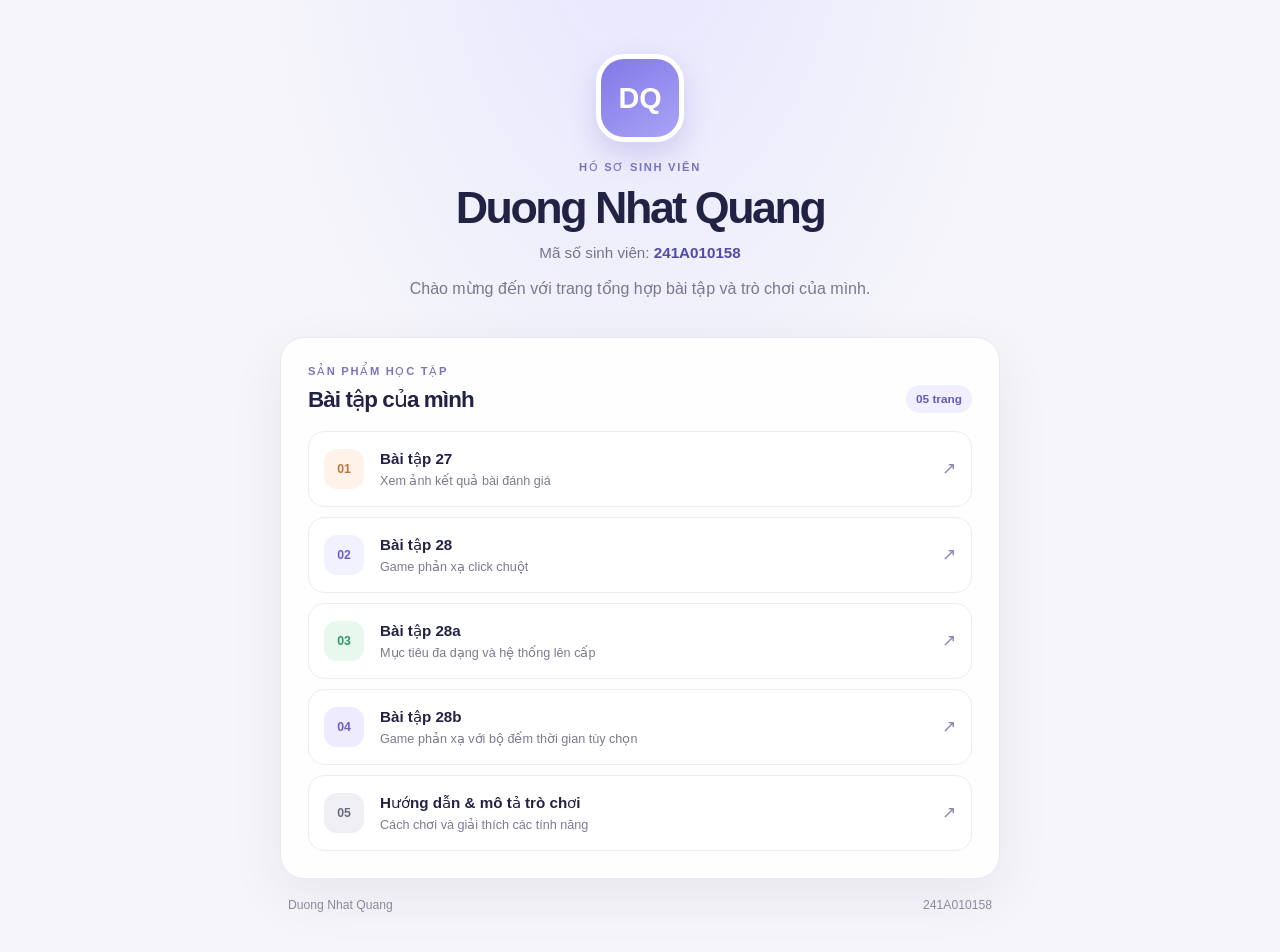
==== index.html @ 8a8b2a25 "Add reaction game 28b and student home page Co-authored-by: Copilot <223556219+Copilot@users.noreply" ====
<!doctype html>
<html lang="vi">
  <head>
    <meta charset="UTF-8" />
    <meta name="viewport" content="width=device-width, initial-scale=1.0" />
    <meta
      name="description"
      content="Trang chủ bài tập web của Duong Nhat Quang, sinh viên 241A010158."
    />
    <title>Duong Nhat Quang | Bài tập Web</title>
    <link rel="stylesheet" href="home.css" />
  </head>
  <body>
    <main class="portfolio">
      <header class="profile">
        <div class="profile__avatar" aria-hidden="true">DQ</div>
        <p class="profile__eyebrow">HỒ SƠ SINH VIÊN</p>
        <h1>Duong Nhat Quang</h1>
        <p class="profile__id">Mã số sinh viên: <strong>241A010158</strong></p>
        <p class="profile__intro">
          Chào mừng đến với trang tổng hợp bài tập và trò chơi của mình.
        </p>
      </header>

      <section class="projects" aria-labelledby="projects-heading">
        <div class="section-heading">
          <div>
            <p class="section-heading__eyebrow">SẢN PHẨM HỌC TẬP</p>
            <h2 id="projects-heading">Bài tập của mình</h2>
          </div>
          <span class="project-count">05 trang</span>
        </div>

        <nav class="project-list" aria-label="Điều hướng bài tập">
          <a class="project-card project-card--warm" href="241A010158bt27.html">
            <span class="project-card__number">01</span>
            <span class="project-card__copy">
              <strong>Bài tập 27</strong>
              <span>Xem ảnh kết quả bài đánh giá</span>
            </span>
            <span class="project-card__arrow" aria-hidden="true">↗</span>
          </a>
          <a class="project-card" href="241A010158bt28.html">
            <span class="project-card__number">02</span>
            <span class="project-card__copy">
              <strong>Bài tập 28</strong>
              <span>Game phản xạ click chuột</span>
            </span>
            <span class="project-card__arrow" aria-hidden="true">↗</span>
          </a>
          <a class="project-card project-card--green" href="241A010158bt28a.html">
            <span class="project-card__number">03</span>
            <span class="project-card__copy">
              <strong>Bài tập 28a</strong>
              <span>Mục tiêu đa dạng và hệ thống lên cấp</span>
            </span>
            <span class="project-card__arrow" aria-hidden="true">↗</span>
          </a>
          <a class="project-card project-card--purple" href="241A010158bt28b.html">
            <span class="project-card__number">04</span>
            <span class="project-card__copy">
              <strong>Bài tập 28b</strong>
              <span>Game phản xạ với bộ đếm thời gian tùy chọn</span>
            </span>
            <span class="project-card__arrow" aria-hidden="true">↗</span>
          </a>
          <a class="project-card project-card--quiet" href="huong-dan.html">
            <span class="project-card__number">05</span>
            <span class="project-card__copy">
              <strong>Hướng dẫn &amp; mô tả trò chơi</strong>
              <span>Cách chơi và giải thích các tính năng</span>
            </span>
            <span class="project-card__arrow" aria-hidden="true">↗</span>
          </a>
        </nav>
      </section>

      <footer class="portfolio__footer">
        <span>Duong Nhat Quang</span>
        <span>241A010158</span>
      </footer>
    </main>
  </body>
</html>
---- home.css ----
:root {
  font-family: Inter, "Segoe UI", sans-serif;
  color: #222344;
  background: #f5f5fa;
  font-synthesis: none;
  text-rendering: optimizeLegibility;
}

* {
  box-sizing: border-box;
}

body {
  min-width: 320px;
  min-height: 100vh;
  margin: 0;
  padding: 40px 20px;
  background:
    radial-gradient(ellipse at 50% -12%, #e7e6ff 0, transparent 42%),
    #f5f5fa;
}

.portfolio {
  width: min(100%, 720px);
  margin: 0 auto;
}

.profile {
  padding: 14px 8px 35px;
  text-align: center;
}

.profile__avatar {
  display: grid;
  width: 88px;
  height: 88px;
  margin: 0 auto 19px;
  place-items: center;
  border: 5px solid #fff;
  border-radius: 28px;
  background: linear-gradient(145deg, #8178e8, #aaa3f5);
  color: #fff;
  font-size: 1.8rem;
  font-weight: 850;
  box-shadow: 0 12px 30px rgb(93 85 198 / 22%);
}

.profile__eyebrow,
.section-heading__eyebrow {
  margin: 0 0 8px;
  color: #7774bb;
  font-size: 0.7rem;
  font-weight: 800;
  letter-spacing: 0.15em;
}

.profile h1 {
  margin: 0;
  font-size: clamp(2rem, 7vw, 2.8rem);
  letter-spacing: -0.055em;
}

.profile__id {
  margin: 11px 0 0;
  color: #74748d;
  font-size: 0.95rem;
}

.profile__id strong {
  color: #514ba8;
  font-variant-numeric: tabular-nums;
}

.profile__intro {
  margin: 14px 0 0;
  color: #77788f;
  line-height: 1.6;
}

.projects {
  padding: 27px;
  border: 1px solid #e8e8f1;
  border-radius: 24px;
  background: rgb(255 255 255 / 90%);
  box-shadow: 0 18px 55px rgb(38 38 75 / 7%);
}

.section-heading {
  display: flex;
  align-items: end;
  justify-content: space-between;
  gap: 12px;
  margin-bottom: 18px;
}

.section-heading h2 {
  margin: 0;
  font-size: 1.4rem;
  letter-spacing: -0.04em;
}

.project-count {
  padding: 7px 10px;
  border-radius: 999px;
  background: #f0efff;
  color: #635bbd;
  font-size: 0.74rem;
  font-weight: 750;
}

.project-list {
  display: grid;
  gap: 10px;
}

.project-card {
  display: grid;
  grid-template-columns: 43px minmax(0, 1fr) 22px;
  align-items: center;
  gap: 13px;
  min-height: 76px;
  padding: 12px 15px;
  border: 1px solid #eeedf4;
  border-radius: 16px;
  background: #fff;
  color: inherit;
  text-decoration: none;
  transition:
    border-color 150ms ease,
    box-shadow 150ms ease,
    transform 150ms ease;
}

.project-card:hover {
  border-color: #d4d0fa;
  box-shadow: 0 8px 20px rgb(48 46 95 / 7%);
  transform: translateY(-2px);
}

.project-card:focus-visible {
  outline: 3px solid #8b83ec;
  outline-offset: 3px;
}

.project-card__number {
  display: grid;
  width: 40px;
  height: 40px;
  place-items: center;
  border-radius: 13px;
  background: #f2f1ff;
  color: #6861c6;
  font-size: 0.77rem;
  font-weight: 800;
}

.project-card--warm .project-card__number {
  background: #fff2e8;
  color: #be7540;
}

.project-card--green .project-card__number {
  background: #e8f8ef;
  color: #319867;
}

.project-card--purple .project-card__number {
  background: #eeeaff;
  color: #735cc6;
}

.project-card--quiet .project-card__number {
  background: #f0f0f4;
  color: #696a7d;
}

.project-card__copy {
  display: grid;
  gap: 5px;
  min-width: 0;
}

.project-card__copy strong {
  font-size: 0.95rem;
}

.project-card__copy span {
  overflow: hidden;
  color: #7b7b90;
  font-size: 0.79rem;
  text-overflow: ellipsis;
  white-space: nowrap;
}

.project-card__arrow {
  color: #8885b6;
  font-size: 1.05rem;
  text-align: right;
}

.portfolio__footer {
  display: flex;
  justify-content: space-between;
  padding: 19px 8px 0;
  color: #8a8a9d;
  font-size: 0.76rem;
}

@media (max-width: 520px) {
  body {
    padding: 24px 14px;
  }

  .projects {
    padding: 20px 15px;
    border-radius: 20px;
  }

  .project-card {
    grid-template-columns: 37px minmax(0, 1fr) 18px;
    gap: 10px;
    padding: 11px;
  }

  .project-card__number {
    width: 36px;
    height: 36px;
  }
}
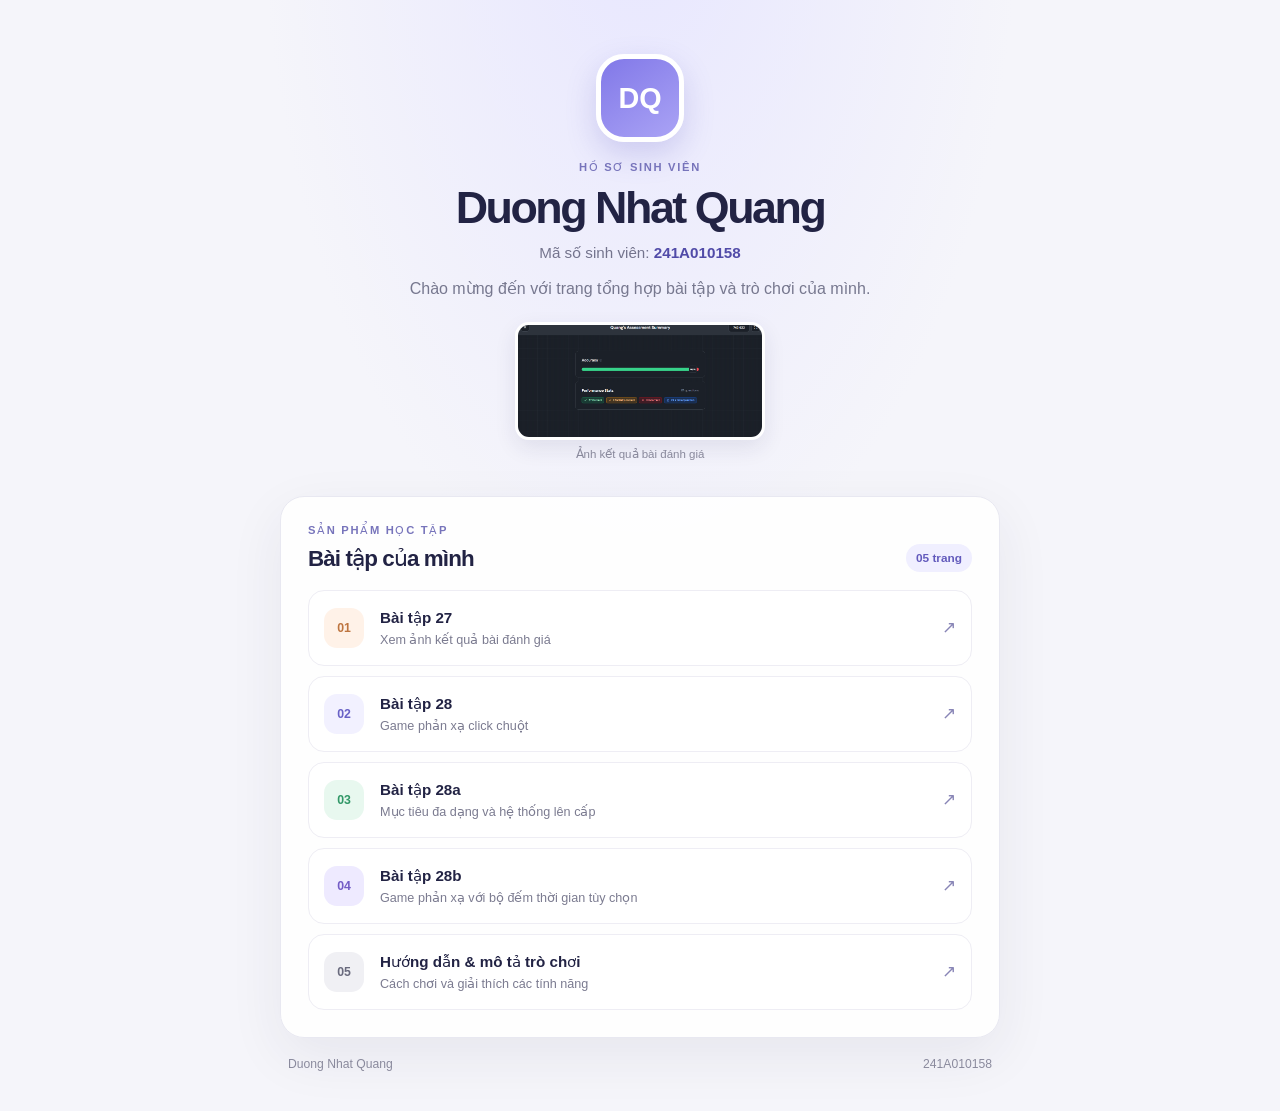
==== commit 9369a3fc: "Add assessment image to student home page Co-authored-by: Copilot <223556219+Copilot@users.noreply.g" ====
--- a/index.html
+++ b/index.html
@@ -20,6 +20,13 @@
         <p class="profile__intro">
           Chào mừng đến với trang tổng hợp bài tập và trò chơi của mình.
         </p>
+        <figure class="profile__result">
+          <img
+            src="assets/bt27-result.png"
+            alt="Ảnh kết quả bài đánh giá do Quang cung cấp"
+          />
+          <figcaption>Ảnh kết quả bài đánh giá</figcaption>
+        </figure>
       </header>
 
       <section class="projects" aria-labelledby="projects-heading">
--- a/home.css
+++ b/home.css
@@ -75,6 +75,26 @@
   margin: 14px 0 0;
   color: #77788f;
   line-height: 1.6;
+}
+
+.profile__result {
+  width: min(100%, 250px);
+  margin: 20px auto 0;
+}
+
+.profile__result img {
+  display: block;
+  width: 100%;
+  height: auto;
+  border: 3px solid #fff;
+  border-radius: 14px;
+  box-shadow: 0 8px 22px rgb(38 38 75 / 9%);
+}
+
+.profile__result figcaption {
+  margin-top: 7px;
+  color: #88889b;
+  font-size: 0.72rem;
 }
 
 .projects {
